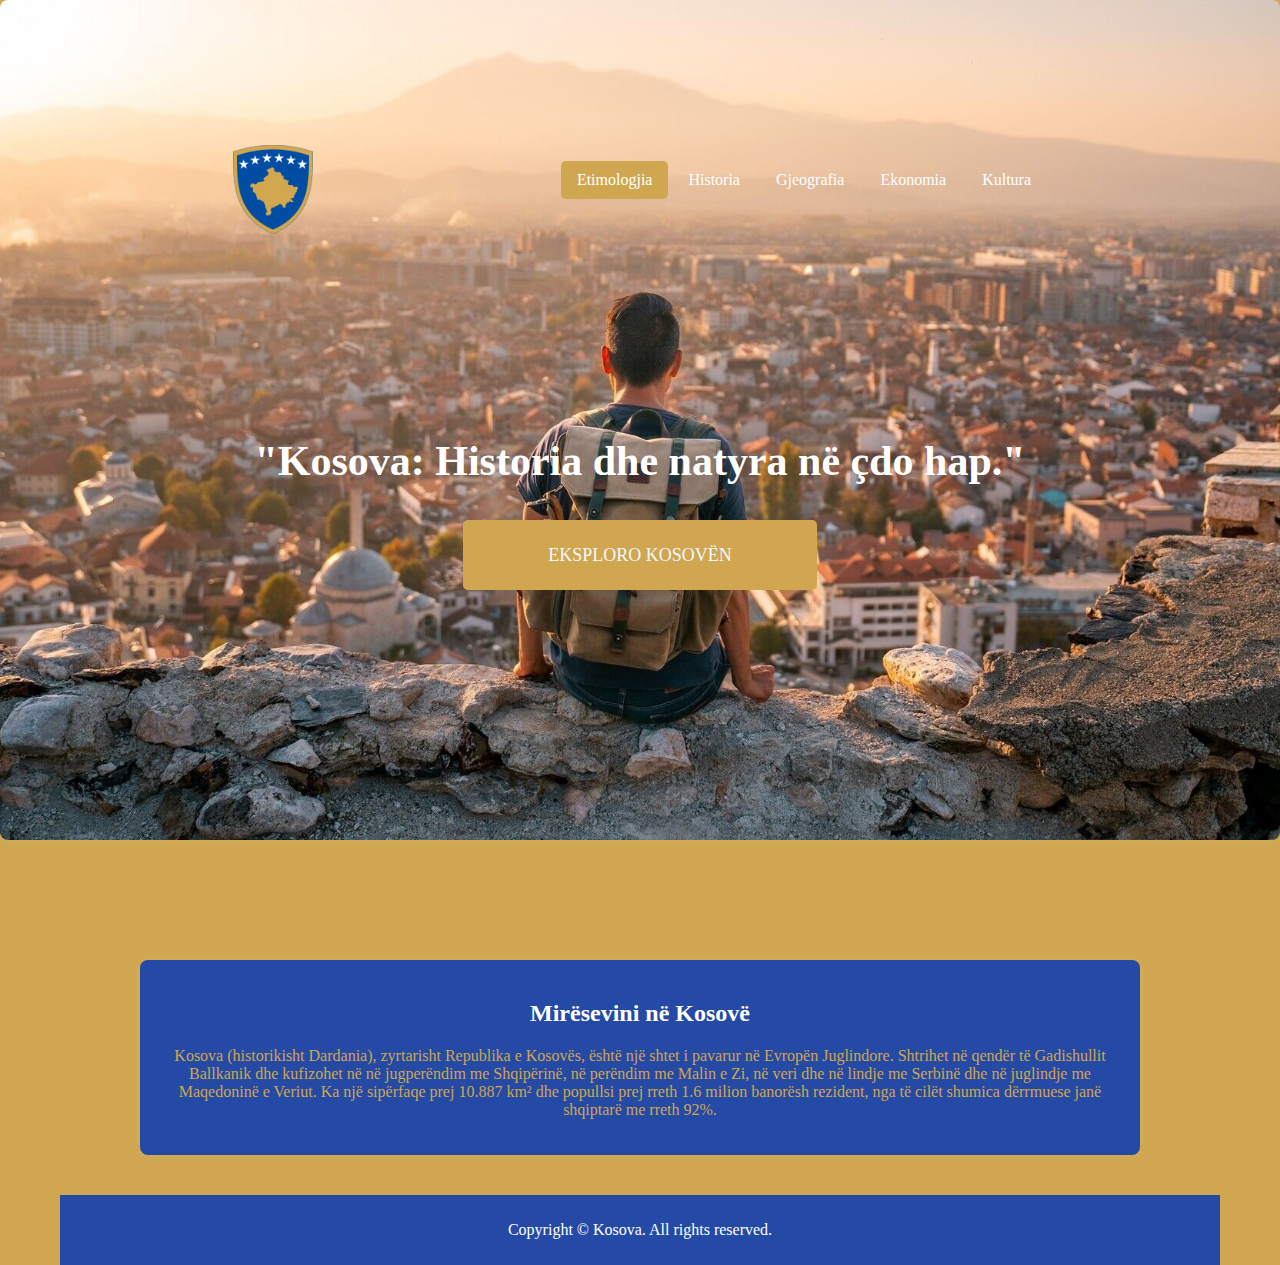
==== Ekonomia.html @ 36e6ec82 "Content" ====
<!DOCTYPE html>
<html lang="en">
<head>
    <meta charset="UTF-8">
    <meta name="viewport" content="width=device-width, initial-scale=1.0">
    <title>Document</title>
    <link rel="stylesheet" href="style.css">
</head>
<body>
    <section id="section1">
        <div class="container">
            <header>
                <img id="hg" src="Photo/Emblem_of_the_Republic_of_Kosovo.svg.png" width="80" alt="f">
                <nav>
                    <ul>
                        <li>
                            <li class="active"><a href="Etimologjia.html">Etimologjia</a></li>
                            <li><a href="Historia.html">Historia</a></li>
                            <li><a href="Gjeografia.html">Gjeografia</a></li>
                            <li><a href="Ekonomia.html">Ekonomia</a></li>
                            <li><a href="Kultura.html">Kultura</a></li>
                        </li>
                    </ul>
                </nav>
            </header>
            <div class="main-heading">
                <h1>"Kosova: Historia dhe natyra në çdo hap."</h1>
                <a href="#">Eksploro Kosovën</a>
            </div>
           
        </div>
        
        <div class="container1">
            <section id="Kosova1">
                <h2 id="Mirësevini">Mirësevini në Kosovë</h2>
                <p id="K1">Kosova (historikisht Dardania), zyrtarisht Republika e Kosovës, është një shtet
                     i pavarur në Evropën Juglindore. Shtrihet në qendër të Gadishullit Ballkanik
                      dhe kufizohet në në jugperëndim me Shqipërinë, në perëndim me Malin e Zi, në veri 
                    dhe në lindje me Serbinë dhe në juglindje me Maqedoninë e Veriut. Ka një sipërfaqe 
                    prej 10.887 km² dhe popullsi prej rreth 1.6 milion banorësh rezident, nga të cilët 
                    shumica dërrmuese janë shqiptarë me rreth 92%.</p>
            </section>  
        </div>


    </body>
    <footer>
        <p>Copyright © Kosova. All rights reserved.</p>
      </footer>
    </html>
---- style.css ----
body{
    margin: 0;
    font-family: Georgia, 'Times New Roman', Times, serif;
    background-color: rgb(208, 166, 80);
        

}
#section1{
    background-color: rgb(36, 74, 165);
    height: 800px;
    background-image: url("Photo/kosovo-backpacking-itinerary-main-image-hd-op.jpg");
    background-size: cover;
    background-position: center;
    background-repeat: no-repeat;
    
}
#section2{
    background-color: rgb(36, 74, 165);
    height: 800px;
    background-image: url("Photo/4c56756898d633b36107f305da70351d.jpg");
    background-size: cover;
    background-position: center;
    background-repeat: no-repeat;
    
}
.container{
    margin-left: auto;
    margin-right: auto;
    padding: 30px;
    margin: 40px;
    height: 100%;

}
header{
    padding: 55px;
    display: flex;
    justify-content:  space-around;
}
nav ul li{
    display: inline-block;
    padding: 10px 16px;
}
nav ul li a{
    text-decoration: none;
    color: white;
}

nav ul li.active{
    background-color: rgb(208, 166, 80);
    border-radius: 5px;
}
.main-heading{
    margin-top: 148px;
    text-align: center;
}
.main-heading h1{
    color: white;
    font-size: 42px;
    font-weight: bold;
    margin-bottom: 60px;
}
.main-heading a{
    text-decoration: none;
    background-color:rgb(208, 166, 80);
    font-size: 18px;
    text-transform: uppercase;
    color: aliceblue;
    border-radius: 5px;
    padding: 25px 85px;
    
}

#Mirësevini{
    text-align: center;
    color: white;
}


.container1 {
    display: flex;
    max-width: 1000px;
    margin: 40px auto;
    
}
section {
    flex: 2;
    background: rgb(36, 74, 165);
    padding: 20px;
    border-radius: 8px;
    box-shadow: 0 0 10px rgba(255, 255, 255, 0.1);
}
#K1{
    color:rgb(208, 166, 80);
    text-align: center;
}

footer {
    background-color: rgb(36, 74, 165);
    padding: 10px;
    margin: 40px;
    text-align: center;
    color: white;
  }
  #Informacione {
    text-align: center;
    color: rgb(255, 255, 255);
  }
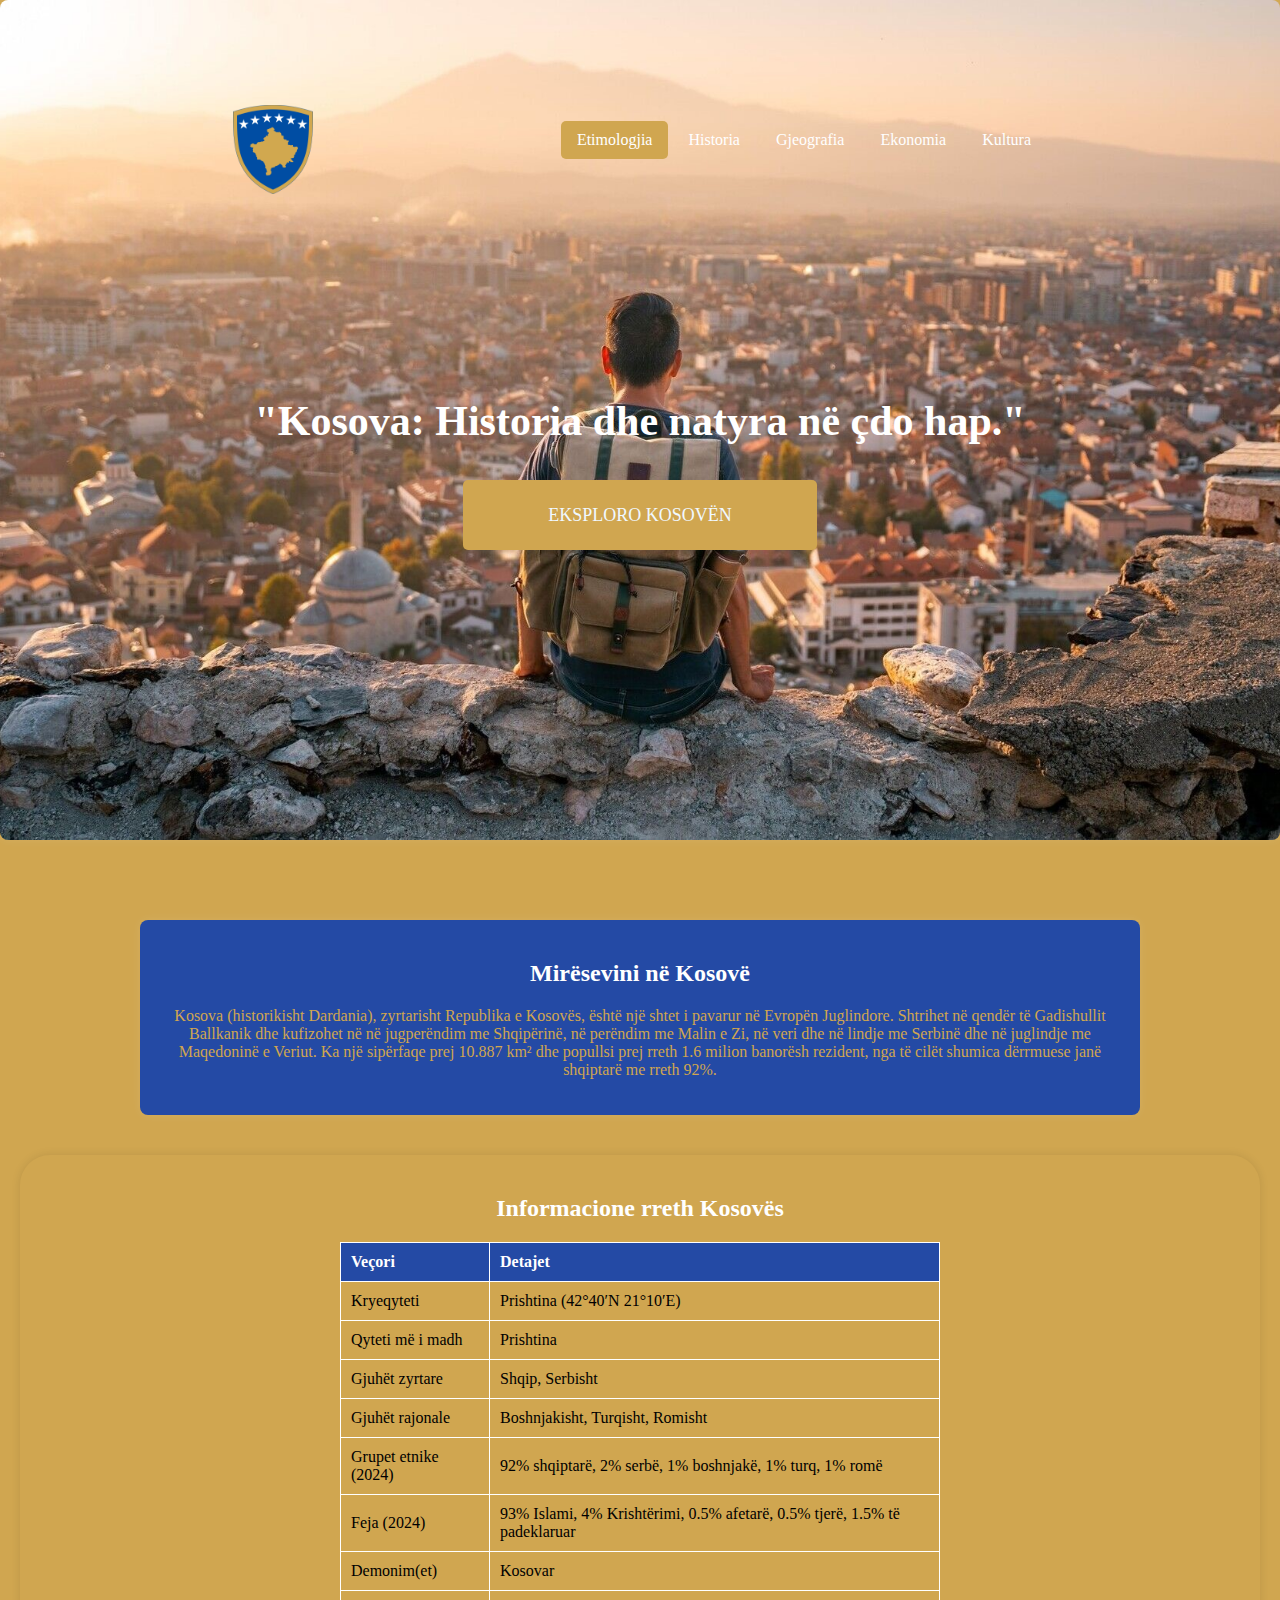
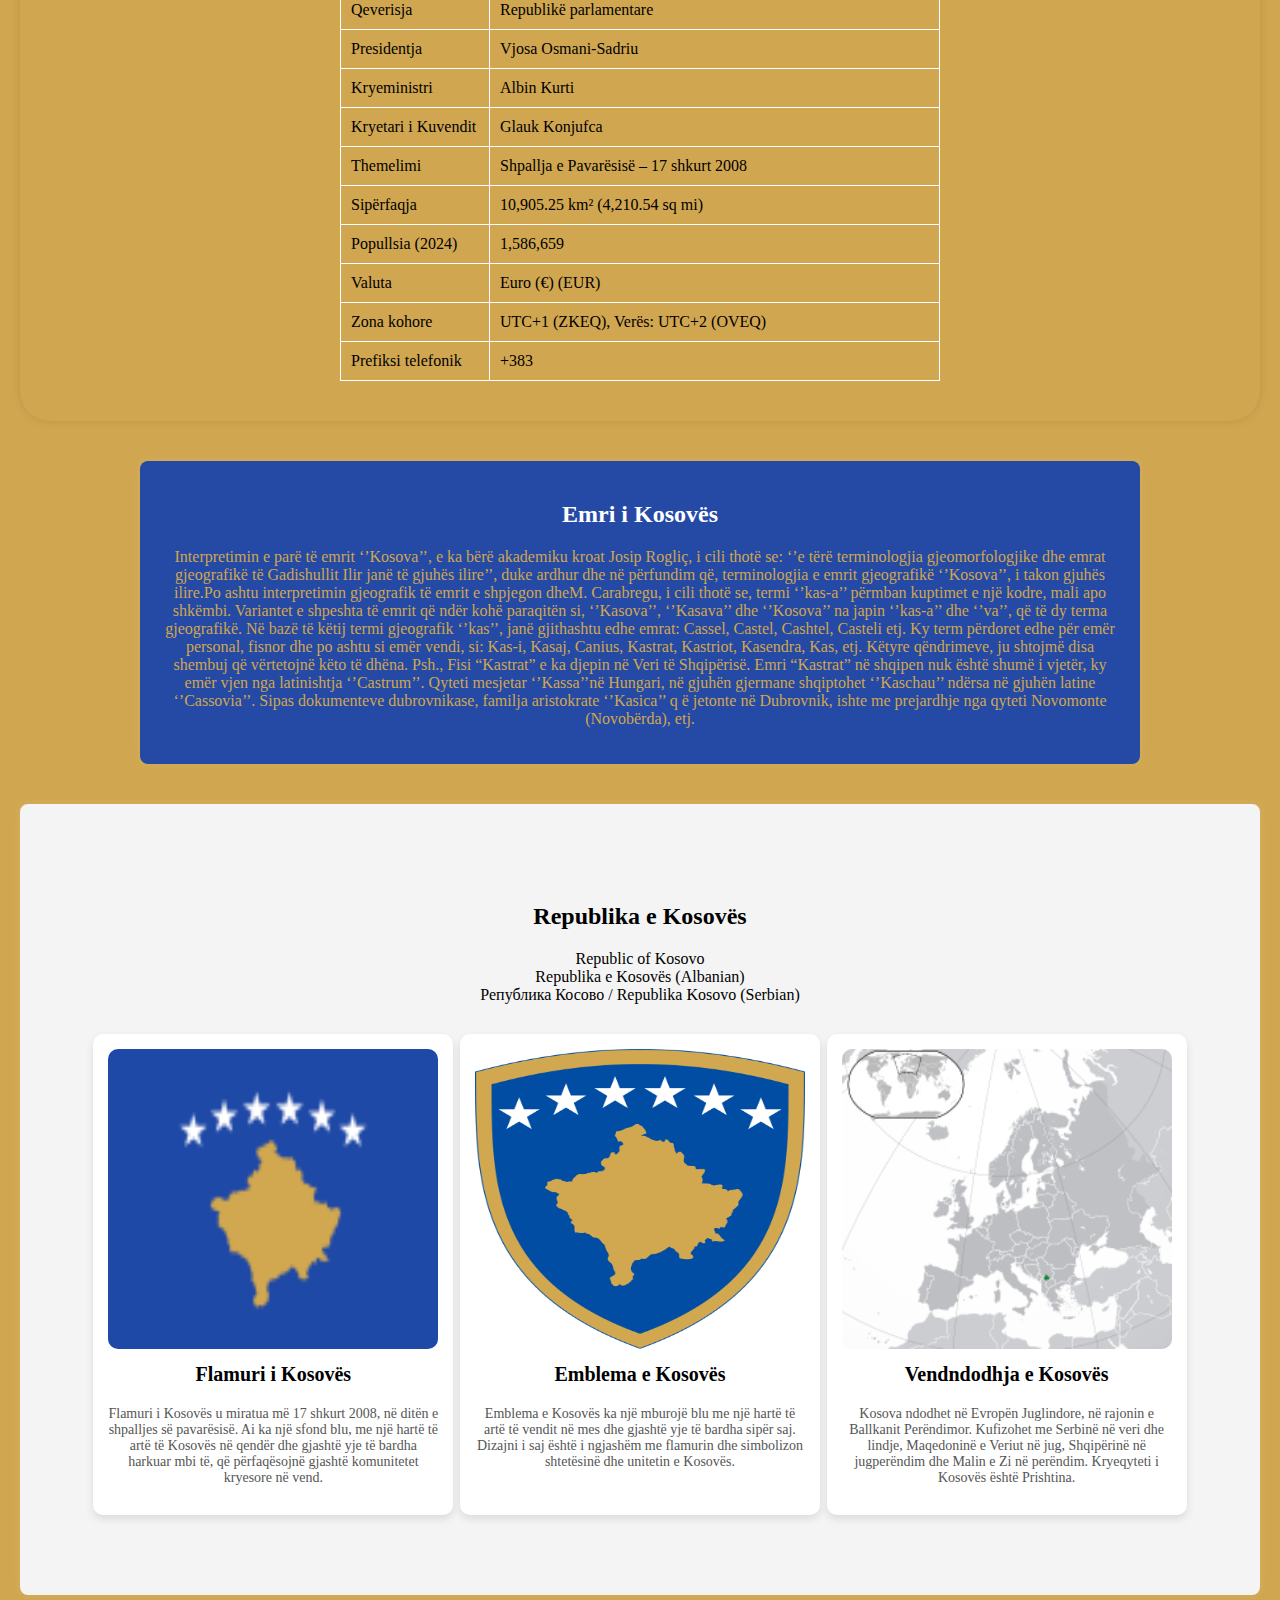
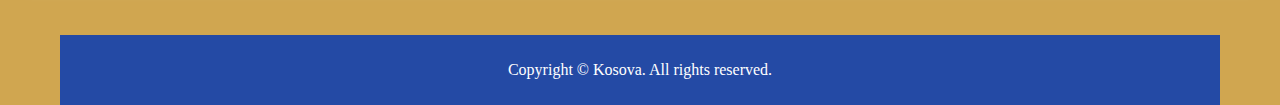
==== commit 2c946765: "changes" ====
--- a/Ekonomia.html
+++ b/Ekonomia.html
@@ -29,7 +29,7 @@
             </div>
            
         </div>
-        
+
         <div class="container1">
             <section id="Kosova1">
                 <h2 id="Mirësevini">Mirësevini në Kosovë</h2>
@@ -43,9 +43,228 @@
         </div>
 
 
+        <style>
+        aside {
+            flex: 20px;
+            background: rgb(208, 166, 80);
+            padding: 20px;
+            border-radius: 30px;
+            box-shadow: 0 0 10px rgba(0, 0, 0, 0.1);
+        }
+        table {
+            width: 50%;
+            margin: 20px auto;
+            border-collapse: collapse;
+        }
+        table, th, td {
+            border: 1px solid rgb(255, 255, 255);
+        }
+        th, td {
+            padding: 10px;
+            text-align: left;
+        }
+        th {
+            background-color:rgb(36, 74, 165);
+            color: white;
+        }
+        </style>
+    <aside>
+        <h2 id="Informacione">Informacione rreth Kosovës</h2>
+        <table>
+            <tr>
+                <th>Veçori</th>
+                <th>Detajet</th>
+            </tr>
+            <tr>
+                <td>Kryeqyteti</td>
+                <td>Prishtina (42°40′N 21°10′E)</td>
+            </tr>
+            <tr>
+                <td>Qyteti më i madh</td>
+                <td>Prishtina</td>
+            </tr>
+            <tr>
+                <td>Gjuhët zyrtare</td>
+                <td>Shqip, Serbisht</td>
+            </tr>
+            <tr>
+                <td>Gjuhët rajonale</td>
+                <td>Boshnjakisht, Turqisht, Romisht</td>
+            </tr>
+            <tr>
+                <td>Grupet etnike (2024)</td>
+                <td>92% shqiptarë, 2% serbë, 1% boshnjakë, 1% turq, 1% romë</td>
+            </tr>
+            <tr>
+                <td>Feja (2024)</td>
+                <td>93% Islami, 4% Krishtërimi, 0.5% afetarë, 0.5% tjerë, 1.5% të padeklaruar</td>
+            </tr>
+            <tr>
+                <td>Demonim(et)</td>
+                <td>Kosovar</td>
+            </tr>
+            <tr>
+                <td>Qeverisja</td>
+                <td>Republikë parlamentare</td>
+            </tr>
+            <tr>
+                <td>Presidentja</td>
+                <td>Vjosa Osmani-Sadriu</td>
+            </tr>
+            <tr>
+                <td>Kryeministri</td>
+                <td>Albin Kurti</td>
+            </tr>
+            <tr>
+                <td>Kryetari i Kuvendit</td>
+                <td>Glauk Konjufca</td>
+            </tr>
+            <tr>
+                <td>Themelimi</td>
+                <td>Shpallja e Pavarësisë – 17 shkurt 2008</td>
+            </tr>
+            <tr>
+                <td>Sipërfaqja</td>
+                <td>10,905.25 km² (4,210.54 sq mi)</td>
+            </tr>
+            <tr>
+                <td>Popullsia (2024)</td>
+                <td>1,586,659</td>
+            </tr>
+            <tr>
+                <td>Valuta</td>
+                <td>Euro (€) (EUR)</td>
+            </tr>
+            <tr>
+                <td>Zona kohore</td>
+                <td>UTC+1 (ZKEQ), Verës: UTC+2 (OVEQ)</td>
+            </tr>
+            <tr>
+                <td>Prefiksi telefonik</td>
+                <td>+383</td>
+            </tr>
+        </table>
+    </aside>
+    
+    <div class="container1">
+        <section id="Kosova1">
+            <h2 id="Mirësevini">Emri i Kosovës</h2>
+            <p id="K1">Interpretimin e parë të emrit ‘’Kosova’’, e ka bërë akademiku kroat 
+                Josip Rogliç, i cili thotë se: ‘’e tërë terminologjia gjeomorfologjike dhe 
+                emrat gjeografikë të Gadishullit Ilir janë të gjuhës ilire’’, duke ardhur 
+                dhe në përfundim që, terminologjia e emrit gjeografikë ‘’Kosova’’, i takon
+                 gjuhës ilire.Po ashtu interpretimin gjeografik të emrit e shpjegon dheM. Carabregu, 
+                i cili thotë se, termi ‘’kas-a’’ përmban kuptimet e një kodre, mali
+                 apo shkëmbi. Variantet e shpeshta të emrit që ndër kohë paraqitën 
+                 si, ‘’Kasova’’, ‘’Kasava’’ dhe ‘’Kosova’’ na japin ‘’kas-a’’ dhe ‘’va’’,
+                  që të dy terma gjeografikë. Në bazë të këtij termi gjeografik ‘’kas’’, 
+                  janë gjithashtu edhe emrat: Cassel, Castel, Cashtel, Casteli etj.
+                   Ky term përdoret edhe për emër personal, fisnor dhe po ashtu si emër 
+                   vendi, si: Kas-i, Kasaj, Canius, Kastrat, Kastriot, Kasendra, Kas, etj. 
+                   Këtyre qëndrimeve, ju shtojmë disa shembuj që vërtetojnë këto të dhëna.
+                    Psh., Fisi “Kastrat” e ka djepin në Veri të Shqipërisë. Emri “Kastrat” 
+                    në shqipen nuk është shumë i vjetër, ky emër vjen nga latinishtja ‘’Castrum’’. 
+                    Qyteti mesjetar ‘’Kassa’’në Hungari, në gjuhën gjermane shqiptohet ‘’Kaschau’’ ndërsa në 
+                gjuhën latine ‘’Cassovia’’. Sipas dokumenteve dubrovnikase, familja aristokrate ‘’Kasica’’ q
+                ë jetonte në Dubrovnik, ishte me prejardhje nga qyteti Novomonte (Novobërda), etj.</p>
+        </section>  
+    </div>
+
+        
+
+    <section class="tour-kosovo">
+        <div class="container">
+          <h2>Republika e Kosovës</h2>
+          <p>Republic of Kosovo<br>
+            Republika e Kosovës (Albanian)<br>
+            Република Косово / Republika Kosovo (Serbian)<br>
+          
+          <div class="places">
+            <div class="place">
+              <img src="Photo/Flag_of_Kosovo.svg (1).png" width="100px"  height="300px" alt="Flamuri">
+              <h3>Flamuri i Kosovës </h3>
+              <p>Flamuri i Kosovës u miratua më 17 shkurt 2008,
+                 në ditën e shpalljes së pavarësisë. Ai ka një 
+                 sfond blu, me një hartë të artë të Kosovës në 
+                 qendër dhe gjashtë yje të bardha harkuar mbi 
+                 të, që përfaqësojnë gjashtë komunitetet kryesore në vend.</p>
+              
+            </div>
+            
+            <div class="place">
+              <img src="Photo/Emblem_of_the_Republic_of_Kosovo.svg.png" width="100px"  height="300px" alt="Emblema">
+              <h3>Emblema e Kosovës </h3>
+              <p>Emblema e Kosovës ka një mburojë blu me një
+                 hartë të artë të vendit në mes dhe gjashtë
+                  yje të bardha sipër saj. Dizajni i saj është 
+                  i ngjashëm me flamurin dhe simbolizon shtetësinë
+                   dhe unitetin e Kosovës.</p>
+              
+            </div>
+            
+            <div class="place">
+              <img src="Photo/Lokacioni.png" width="100px"  height="300px" alt="Vendndodhja e Kosovës">
+              <h3>Vendndodhja e Kosovës </h3>
+              <p>Kosova ndodhet në Evropën Juglindore, në rajonin e
+                 Ballkanit Perëndimor. Kufizohet me Serbinë në veri 
+                 dhe lindje, Maqedoninë e Veriut në jug, Shqipërinë
+                  në jugperëndim dhe Malin e Zi në perëndim. Kryeqyteti 
+                  i Kosovës është Prishtina.</p>
+              
+            </div>
+          </div>
+        </div>
+      </section>
+      <style>
+        .tour-kosovo {
+          text-align: center;
+          padding: 50px 20px;
+          background-color: #f4f4f4;
+        }
+        .container {
+          max-width: 1100px;
+          margin: auto;
+        }
+        .places {
+          display: flex;
+          justify-content: space-around;
+          flex-wrap: wrap;
+          margin-top: 30px;
+        }
+        .place {
+          width: 30%;
+          background: white;
+          padding: 15px;
+          border-radius: 10px;
+          box-shadow: 0 4px 8px rgba(0,0,0,0.1);
+        }
+        .place img {
+          width: 100%;
+          border-radius: 10px;
+        }
+        .place h3 {
+          margin-top: 10px;
+          font-size: 20px;
+        }
+        .place p {
+          font-size: 14px;
+          color: #555;
+        }
+
+      </style>
+      
+      
+        
     </body>
     <footer>
         <p>Copyright © Kosova. All rights reserved.</p>
       </footer>
     </html>
             
+
+
+
+
+
+
+
--- a/style.css
+++ b/style.css
@@ -105,3 +105,46 @@
     text-align: center;
     color: rgb(255, 255, 255);
   }
+
+
+
+  #section3 {
+    background-color: rgb(36, 74, 165);
+    height: 800px;
+    background-image: url("Photo/4c56756898d633b36107f305da70351d.jpg");
+    background-size: cover;
+    background-position: center;
+    background-repeat: no-repeat;
+  }
+#hg{
+    text-align: center;
+    float: left;
+
+}
+#video {
+    width: 80%;
+    max-width: 1000px;
+    border:rgb(36, 74, 165);
+    border-radius: 10px;
+    
+    display: block;
+    margin-left: auto;
+    margin-right: auto;
+    padding: 20px;
+
+}
+h1{
+    text-align: center;
+}
+#K2{
+    color:rgb(36, 74, 165);
+    text-align: center;
+}
+#section4 {
+    background-color: rgb(36, 74, 165);
+    height: 800px;
+    background-image: url("Photo/Harta_Fizike_e_Kosovës.jpg");
+    background-size: cover;
+    background-position: center;
+    background-repeat: no-repeat;
+  }